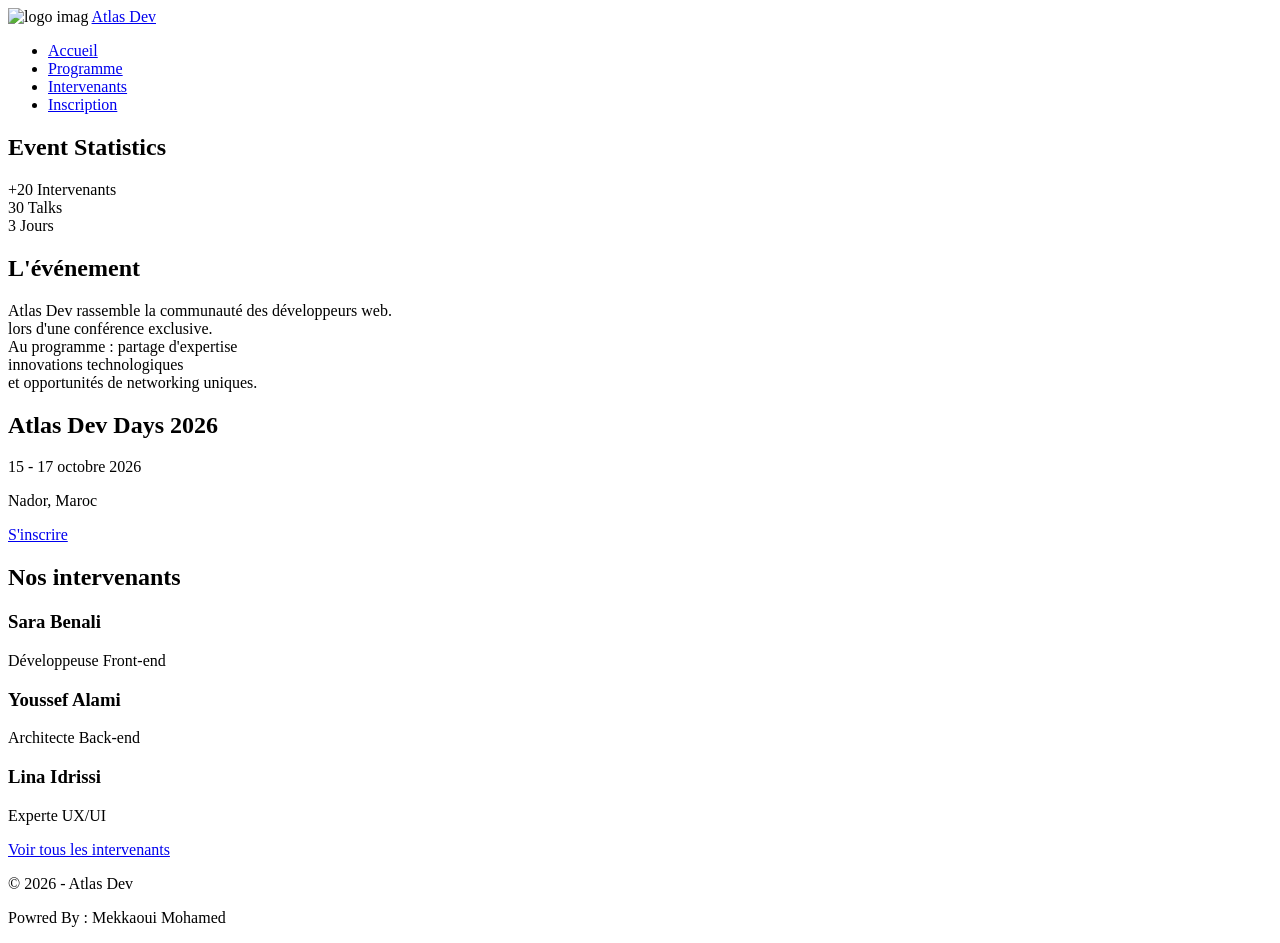
==== index.html @ cdc52963 "feat: add accueil page" ====
<!DOCTYPE html>
<html lang="fr">
  <head>
    <meta charset="UTF-8" >
    <meta name="viewport" content="width=device-width, initial-scale=1.0" >

    <title>Atlas Dev</title>

    <link rel="stylesheet" href="css/style.css" >
  </head>

  <body>
    <header>
      <nav>
        <div class="logo">
          <img src="montagne.png" alt="logo imag" class="mountain-img" >
          <a href="index.html" class="logo-name"> Atlas Dev </a>
        </div>

        <ul>
          <li><a href="index.html">Accueil</a></li>
          <li><a href="programme.html">Programme</a></li>
          <li><a href="intervenants.html">Intervenants</a></li>
          <li><a href="inscription.html">Inscription</a></li>
        </ul>
      </nav>
    </header>

    <main class="maainsection">
      <!-- 1. HERO -->

      <section class="stats">
        <h2>Event Statistics</h2>
        <div class="stat">
          <span class="stat-number">+20</span>
          <span class="stat-label">Intervenants</span>
        </div>
        <div class="stat">
          <span class="stat-number">30</span>
          <span class="stat-label">Talks</span>
        </div>
        <div class="stat">
          <span class="stat-number">3</span>
          <span class="stat-label">Jours</span>
        </div>
      </section>

      <section class="about">
        <h2>L'événement</h2>
        <p>
          Atlas Dev rassemble la communauté des développeurs web.<br>
          lors d'une conférence exclusive.<br>
          Au programme : partage d'expertise<br>
          innovations technologiques <br>et opportunités de networking
          uniques.
        </p>
      </section>

      <section class="hero">
        <h1>Atlas Dev Days 2026</h1>
        <p class="date">15 - 17 octobre 2026</p>
        <p class="location">Nador, Maroc</p>
        <a href="inscription.html" class="btn">S'inscrire</a>
      </section>

      <!-- 3. PRÉSENTATION -->

      <!-- 4. APERÇU DES INTERVENANTS -->
      <section class="speakers-preview">
        <h2>Nos intervenants</h2>

        <div class="speakers-grid">
          <article class="speaker-card">
            <h3>Sara Benali</h3>
            <p>Développeuse Front-end</p>
          </article>

          <article class="speaker-card">
            <h3>Youssef Alami</h3>
            <p>Architecte Back-end</p>
          </article>

          <article class="speaker-card">
            <h3>Lina Idrissi</h3>
            <p>Experte UX/UI</p>
          </article>
        </div>

        <a href="intervenants.html" class="btn">Voir tous les intervenants</a>
      </section>
    </main>

    <footer>
      <p class="copy-right">&copy; 2026 - Atlas Dev</p>
      <p class="programer">Powred By : Mekkaoui Mohamed</p>
    </footer>
  </body>
</html>
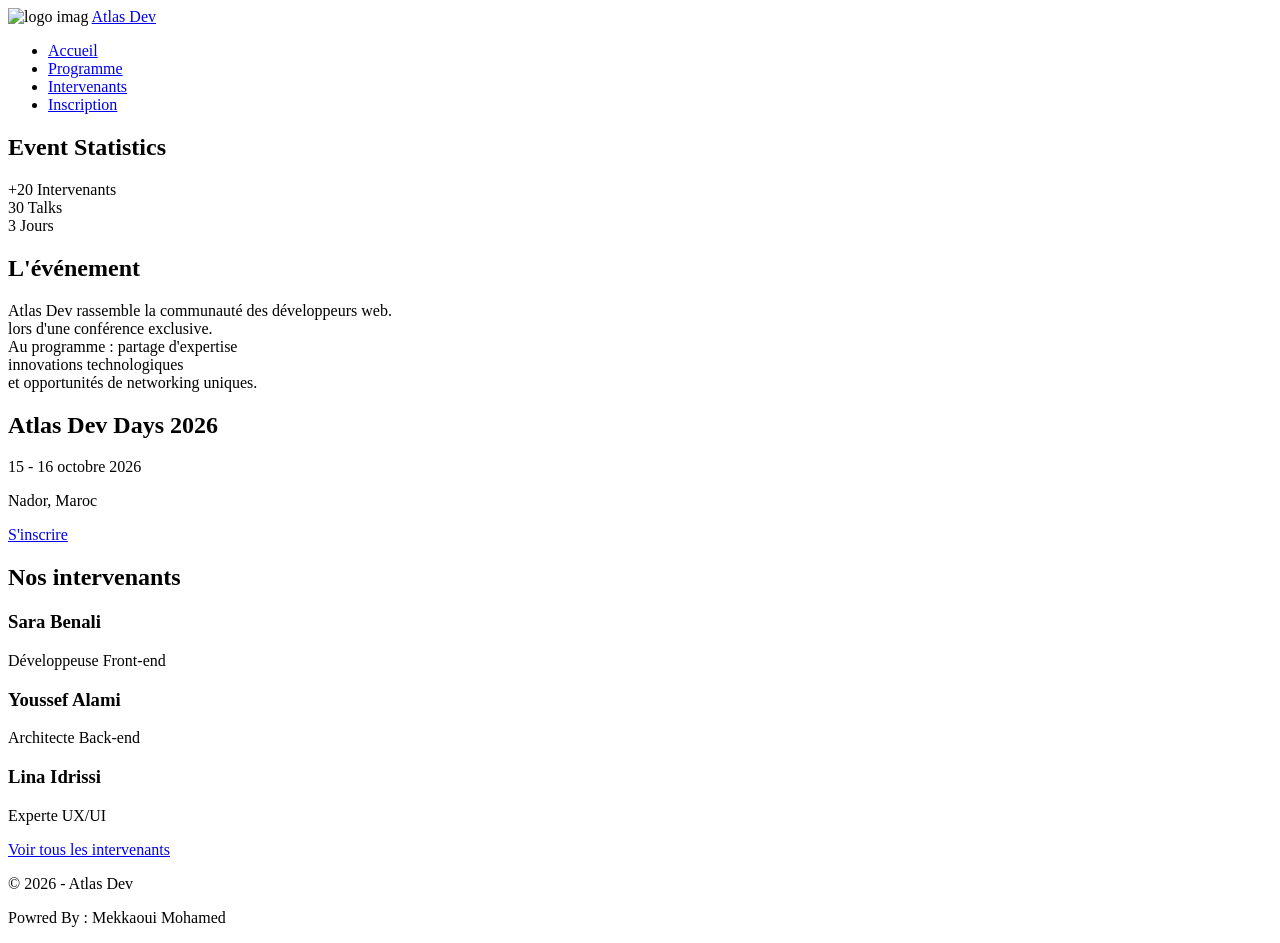
==== commit aa0c75d7: "feat: add programmepage" ====
--- a/index.html
+++ b/index.html
@@ -58,7 +58,7 @@
 
       <section class="hero">
         <h1>Atlas Dev Days 2026</h1>
-        <p class="date">15 - 17 octobre 2026</p>
+        <p class="date">15 - 16 octobre 2026</p>
         <p class="location">Nador, Maroc</p>
         <a href="inscription.html" class="btn">S'inscrire</a>
       </section>
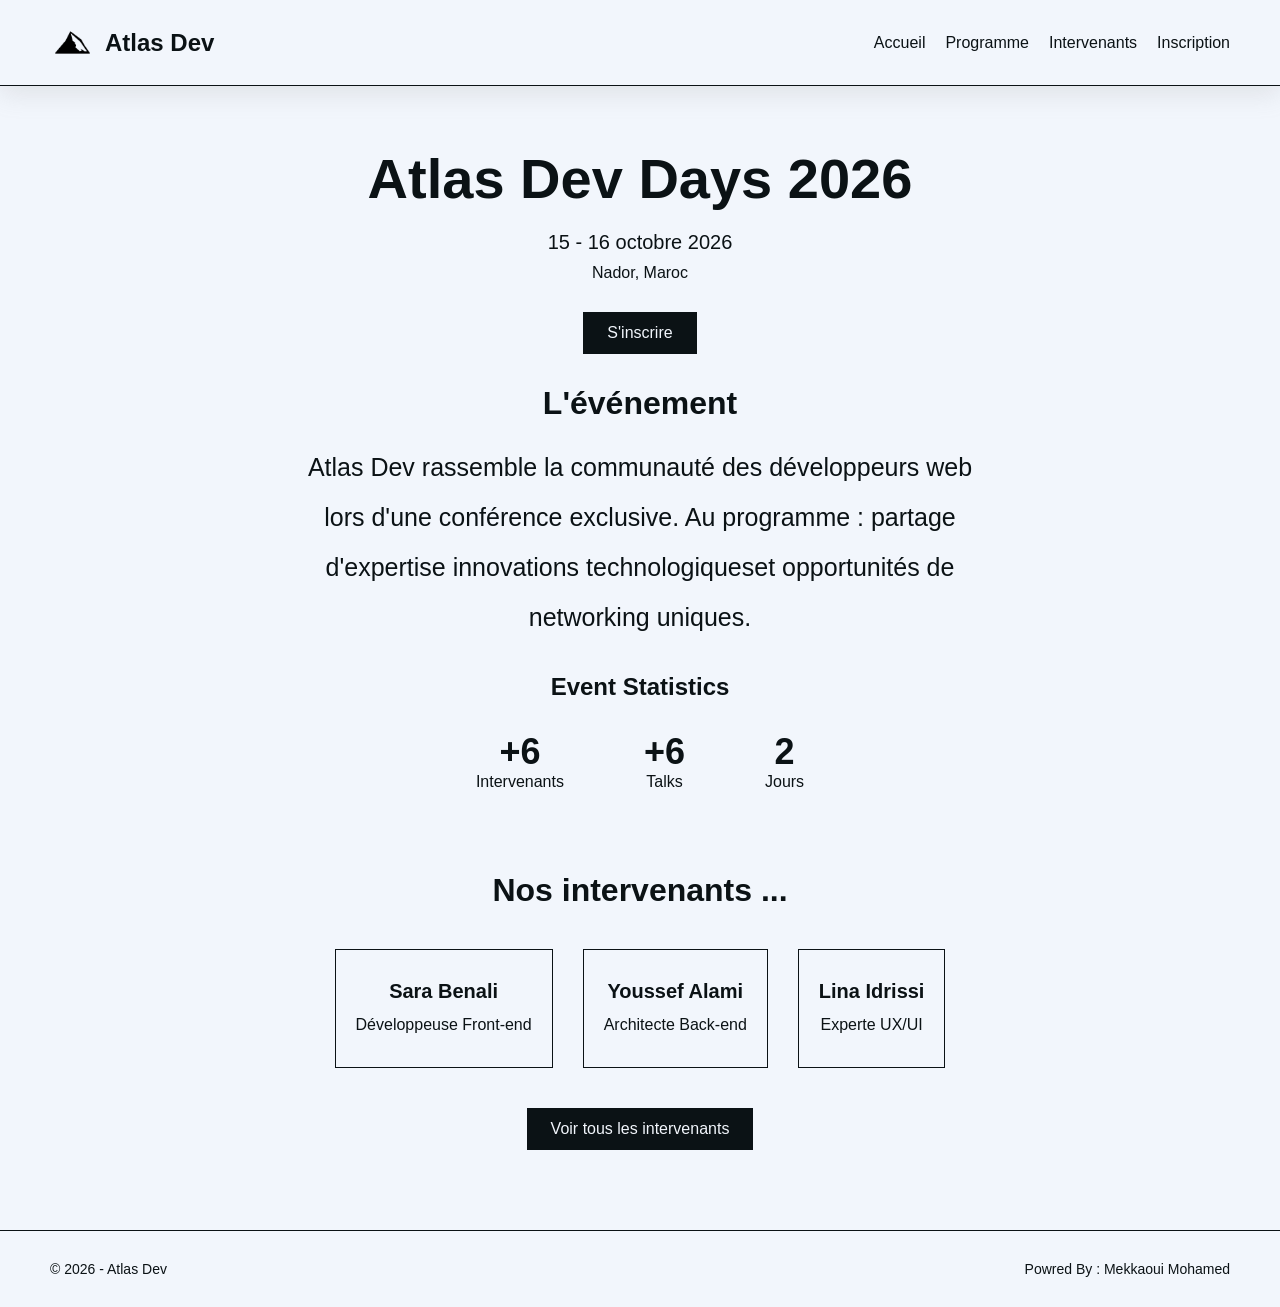
==== commit f4bb60ec: "style(accueil): finish CSS for the inscription  page" ====
--- a/index.html
+++ b/index.html
@@ -13,7 +13,7 @@
     <header>
       <nav>
         <div class="logo">
-          <img src="montagne.png" alt="logo imag" class="mountain-img" >
+          <img src="assets/icons/montagne.png" alt="logo imag" class="mountain-img" >
           <a href="index.html" class="logo-name"> Atlas Dev </a>
         </div>
 
@@ -26,50 +26,53 @@
       </nav>
     </header>
 
-    <main class="maainsection">
-      <!-- 1. HERO -->
-
-      <section class="stats">
-        <h2>Event Statistics</h2>
-        <div class="stat">
-          <span class="stat-number">+20</span>
-          <span class="stat-label">Intervenants</span>
-        </div>
-        <div class="stat">
-          <span class="stat-number">30</span>
-          <span class="stat-label">Talks</span>
-        </div>
-        <div class="stat">
-          <span class="stat-number">3</span>
-          <span class="stat-label">Jours</span>
-        </div>
-      </section>
-
-      <section class="about">
-        <h2>L'événement</h2>
-        <p>
-          Atlas Dev rassemble la communauté des développeurs web.<br>
-          lors d'une conférence exclusive.<br>
-          Au programme : partage d'expertise<br>
-          innovations technologiques <br>et opportunités de networking
-          uniques.
-        </p>
-      </section>
-
-      <section class="hero">
+    <main class="maain-section">
+      
+        <section class="hero">
         <h1>Atlas Dev Days 2026</h1>
         <p class="date">15 - 16 octobre 2026</p>
         <p class="location">Nador, Maroc</p>
         <a href="inscription.html" class="btn">S'inscrire</a>
       </section>
 
-      <!-- 3. PRÉSENTATION -->
+      
+      
 
-      <!-- 4. APERÇU DES INTERVENANTS -->
+      <section class="about">
+        <h2>L'événement</h2>
+        <p>
+          Atlas Dev rassemble la communauté des développeurs web
+          lors d'une conférence exclusive.
+          Au programme : partage d'expertise
+          innovations technologiqueset opportunités de networking
+          uniques.
+        </p>
+      </section>
+      <section class="stats">
+        <h2>Event Statistics</h2>
+        <div class="stats-container">
+        <div class="stat">
+          <span class="stat-number">+6</span>
+          <span class="stat-label">Intervenants</span>
+        </div>
+        <div class="stat">
+          <span class="stat-number">+6</span>
+          <span class="stat-label">Talks</span>
+        </div>
+        <div class="stat">
+          <span class="stat-number">2</span>
+          <span class="stat-label">Jours</span>
+        </div>
+    </div>
+      </section>
+
+     
+
+      
       <section class="speakers-preview">
-        <h2>Nos intervenants</h2>
+        <h2>Nos intervenants ...</h2>
 
-        <div class="speakers-grid">
+        <div class="speakers-container">
           <article class="speaker-card">
             <h3>Sara Benali</h3>
             <p>Développeuse Front-end</p>
--- a/css/style.css
+++ b/css/style.css
@@ -0,0 +1,343 @@
+:root {
+  --black: #0b1215;
+  --white: #f2f6fc;
+}
+* {
+  margin: 0;
+  padding: 0;
+  box-sizing: border-box;
+}
+body {
+  font-family: Arial, sans-serif;
+  background-color: var(--white);
+  color: var(--black);
+}
+header {
+  position: sticky;
+  top: 0;
+  z-index: 1000;
+  padding: 20px 50px;
+  border-bottom: 1px solid var(--black);
+  background-color: var(--white);
+  box-shadow: 0px 8px 24px rgba(149, 149, 149, 0.2);
+}
+nav {
+  display: flex;
+  justify-content: space-between;
+  align-items: center;
+}
+.logo {
+  display: flex;
+  align-items: center;
+  gap: 10px;
+}
+.logo-name {
+  font-size: 24px;
+  font-weight: bold;
+  color: var(--black);
+  text-decoration: none;
+}
+.mountain-img {
+  width: 45px;
+  height: 45px;
+  object-fit: contain;
+}
+nav ul {
+  display: flex;
+  gap: 20px;
+  list-style: none;
+}
+nav a {
+  color: var(--black);
+  text-decoration: none;
+}
+nav a:hover {
+  text-decoration: underline;
+}
+.hero {
+  padding: 60px 50px 1px;
+  text-align: center;
+}
+.hero h1 {
+  font-size: 56px;
+  font-weight: bold;
+  margin-bottom: 20px;
+}
+.hero .date {
+  font-size: 20px;
+  margin-bottom: 10px;
+}
+.hero .location {
+  margin-bottom: 30px;
+}
+.btn {
+  display: inline-block;
+  background-color: var(--black);
+  color: var(--white);
+  padding: 12px 24px;
+  text-decoration: none;
+  /* cursor: pointer; */
+}
+.btn:hover {
+  background-color: var(--white);
+  color: var(--black);
+  border: 1px solid var(--black);
+}
+.stats {
+  text-align: center;
+  padding: 30px 40px 1px;
+}
+.stats-container {
+  display: flex;
+  justify-content: center;
+  gap: 80px;
+  margin-top: 30px;
+}
+.stat {
+  display: flex;
+  flex-direction: column;
+  align-items: center;
+}
+.stat-number {
+  font-size: 36px;
+  font-weight: bold;
+}
+.stat-label {
+  font-size: 16px;
+}
+.about {
+  padding: 30px 50px 1px;
+  text-align: center;
+}
+.about h2 {
+  font-size: 32px;
+  margin-bottom: 20px;
+  /* text-decoration: underline; */
+}
+.about p {
+  max-width: 700px;
+  margin: 0 auto;
+  line-height: 2;
+  font-size: 25px;
+}
+.speakers-preview {
+  padding: 80px 50px;
+  text-align: center;
+}
+.speakers-preview h2 {
+  font-size: 32px;
+  margin-bottom: 40px;
+}
+.speakers-container {
+  display: flex;
+  justify-content: center;
+  gap: 30px;
+  max-width: 1000px;
+  margin: 0 auto 40px;
+}
+.speaker-card {
+  border: 1px solid var(--black);
+  padding: 30px 20px;
+}
+/* .speaker-card:hover{
+        border: 1px solid var(--black);
+
+} */
+.speaker-card h3 {
+  font-size: 20px;
+  margin-bottom: 10px;
+}
+.speaker-card p {
+  line-height: 1.5;
+}
+footer {
+  display: flex;
+  justify-content: space-between;
+  align-items: center;
+  padding: 30px 50px;
+  border-top: 1px solid var(--black);
+}
+footer p {
+  font-size: 14px;
+}
+@media (max-width: 768px) {
+  nav {
+    flex-direction: column;
+    gap: 20px;
+  }
+  nav ul {
+    gap: 15px;
+  }
+  .hero h1 {
+    font-size: 36px;
+  }
+  .hero {
+    padding: 60px 20px 80px;
+  }
+  .stats-container {
+    gap: 30px;
+  }
+  .stat-number {
+    font-size: 30px;
+  }
+  .about {
+    padding: 60px 20px;
+  }
+  .speakers-container {
+    flex-direction: column;
+  }
+  .speaker-card {
+    width: 100%;
+    max-width: 350px;
+    margin: 0 auto;
+  }
+  footer {
+    flex-direction: column;
+    gap: 10px;
+    padding: 30px 20px;
+  }
+}
+/*programme*/
+.programe-intro {
+  padding: 60px 50px;
+}
+.programe-title {
+  font-size: 45px;
+  font-family: "Courier New", Courier, monospace;
+  margin-bottom: 20px;
+}
+.programe-description {
+  font-size: 20px;
+  line-height: 1.6;
+}
+.programe-day {
+  padding: 60px 60px;
+  margin-bottom: 40px;
+}
+.programe-day h2 {
+  font-size: 30px;
+  font-family: "Courier New", Courier, monospace;
+  margin-bottom: 20px;
+}
+.day-date {
+  font-size: 15px;
+  margin-bottom: 22px;
+}
+
+.programe-items {
+  display: flex;
+  flex-direction: column;
+}
+.programe-item {
+  display: flex;
+  gap: 30px;
+  padding: 30px 0;
+  border-bottom: 1px solid var(--black);
+  max-width: 1000px;
+  width: 100%;
+}
+.programe-item > time {
+  flex: 0 0 150px;
+  border-right: 1px solid var(--black);
+  padding-right: 20px;
+  font-size: 15px;
+  font-weight: bold;
+  display: flex;
+  align-items: center;
+  justify-content: center;
+  text-align: center;
+  
+}
+.programe-item > div {
+  flex: 1;
+  min-width: 0;
+}
+.programe-item h3{
+    font-size: 20px;
+    margin: 10px 0;
+}
+.programe-item p{
+    font-size: 14px;
+    margin: 5px 0;
+    line-height: 1.6;
+    
+}
+.programe-item span {
+  font-size: 14px;
+  font-weight: bold;
+}
+/* inscription*/
+
+.form{
+    max-width: 700px;
+    margin: 60px auto;
+    padding: 40px;
+    border: 1px solid var(--black);
+}
+.form-title{
+    font-family: 'Courier New', Courier, monospace;
+    font-size: 36px;
+    margin-bottom:30px;
+    display: flex;
+    justify-content: center;
+    text-align: center;
+    align-items: center;
+}
+.form label{
+    display: block;
+    margin-bottom: 8px;
+    font-size: 17px;
+}
+.form input[type="text"],
+.form input[type="email"],
+.form input[type="tel"]{
+    width: 100%;
+    padding: 12px;
+    border: 1px solid var(--black);
+    background-color: var(--white);
+}
+.form select{
+    width: 100%;
+    padding:12px ;
+    border: 1px solid var(--black);
+     background-color: var(--white);
+     margin-bottom: 8px;
+}
+.form form > p{
+    font-size: bold;
+    margin: 25px 0 15px;
+}
+.form label:has(input[type="checkbox"]),
+.form label:has(input[type="radio"]){
+    display: flex;
+    align-items: center;
+    gap: 6px;
+}
+.form textarea{
+    width: 100%;
+    padding: 12px;
+    border: 1px solid var(--black);
+    font-family:  Arial, sans-serif;
+    resize: vertical;
+}
+.btn-inscription{
+    width: 100%;
+    padding: 12px;
+    background-color: var(--black);
+    color: var(--white);
+    cursor: pointer;
+      font-size: 16px;
+
+}
+.btn-inscription:hover{
+     background-color: var(--white);
+    color: var(--black);
+   
+}
+.form input[type="text"],
+.form input[type="email"],
+.form input[type="tel"],
+.form select,
+.form textarea {
+  margin-bottom: 15px;
+}
